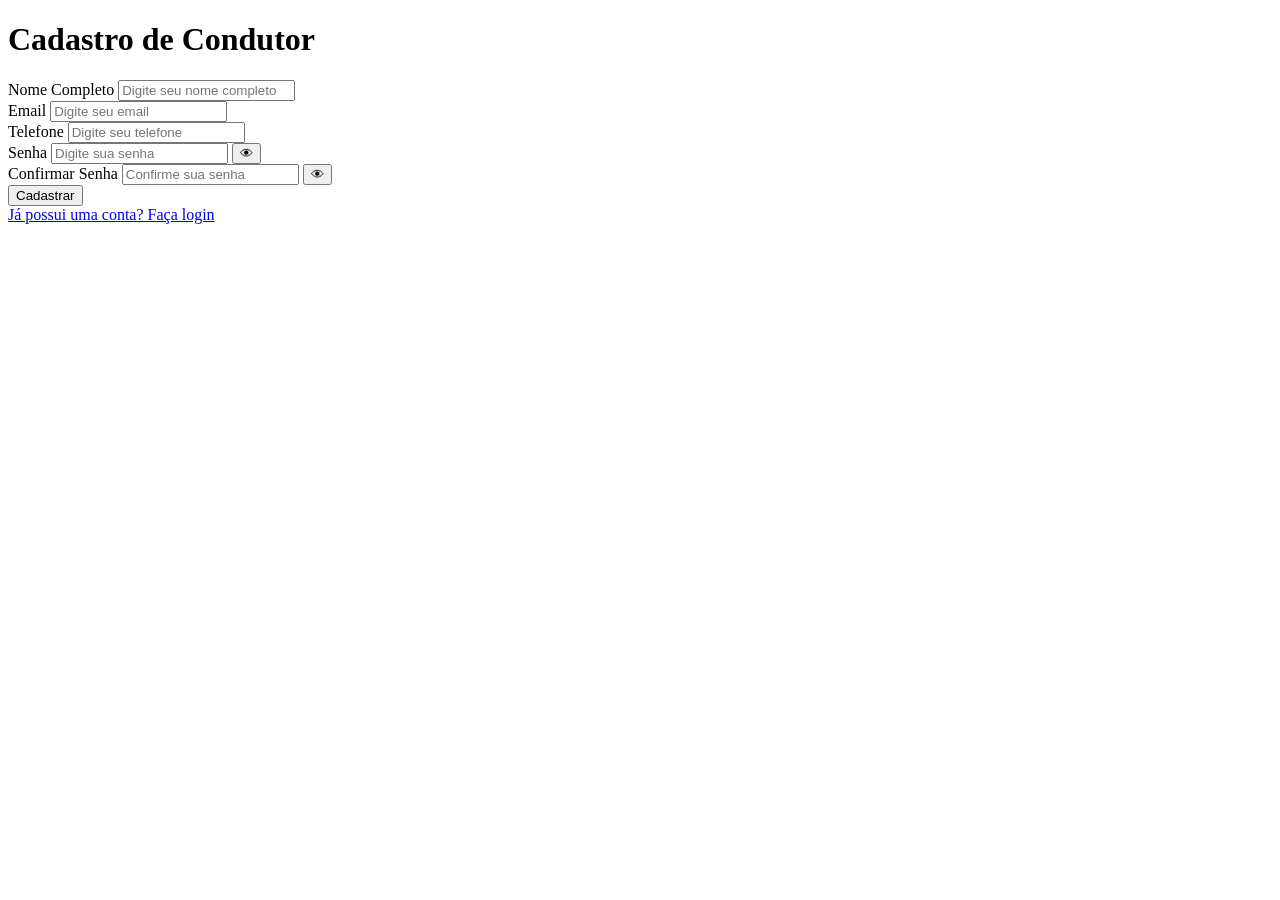
==== Frontend/Pages/cadastro/index.html @ df4386ad "Primeiro commit" ====
<!DOCTYPE html>
<html lang="pt-BR">
<head>
    <meta charset="UTF-8">
    <meta name="viewport" content="width=device-width, initial-scale=1.0">
    <title>Cadastro - VistoTrack</title>
    <link rel="stylesheet" href="cadastro.css">
    <script src="../../js/cadastro.js" defer></script>
</head>
<body>
    <div class="registration-container">
        <h1>Cadastro de Condutor</h1>
        <form id="registration-form" action="/register" method="POST">
            <!-- Token CSRF para segurança -->
            <input type="hidden" name="csrf_token" id="csrf_token" value="TOKEN_GERADO_NO_BACKEND">
            
            <!-- Nome Completo -->
            <div class="form-group">
                <label for="nome">Nome Completo</label>
                <input type="text" id="nome" name="nome" placeholder="Digite seu nome completo" required>
            </div>

            <!-- Email -->
            <div class="form-group">
                <label for="email">Email</label>
                <input type="email" id="email" name="email" placeholder="Digite seu email" required>
            </div>
            
            <!-- Telefone -->
            <div class="form-group">
                <label for="telefone">Telefone</label>
                <input type="tel" id="telefone" name="telefone" placeholder="Digite seu telefone" required>
            </div>

            <!-- Senha -->
            <div class="form-group">
                <label for="senha">Senha</label>
                <input type="password" id="senha" name="senha" placeholder="Digite sua senha" required>
                <button type="button" class="password-wrapper" onclick="togglePassword()">👁</button>
            </div>

            <!-- Confirmar Senha -->
            <div class="form-group">
                <label for="confirmar-senha">Confirmar Senha</label>
                <input type="password" id="confirmar-senha" name="confirmar-senha" placeholder="Confirme sua senha" required>
                <button type="button" class="password-wrapper" onclick="togglePassword()">👁</button>
            </div>

            <!-- Botão de Cadastro -->
            <div class="form-group">
                <button type="submit">Cadastrar</button>
            </div>

            <!-- Link para Login -->
            <div class="form-footer">
                <a href="../Login/login.html">Já possui uma conta? Faça login</a>
            </div>
        </form>
    </div>
</body>
</html>
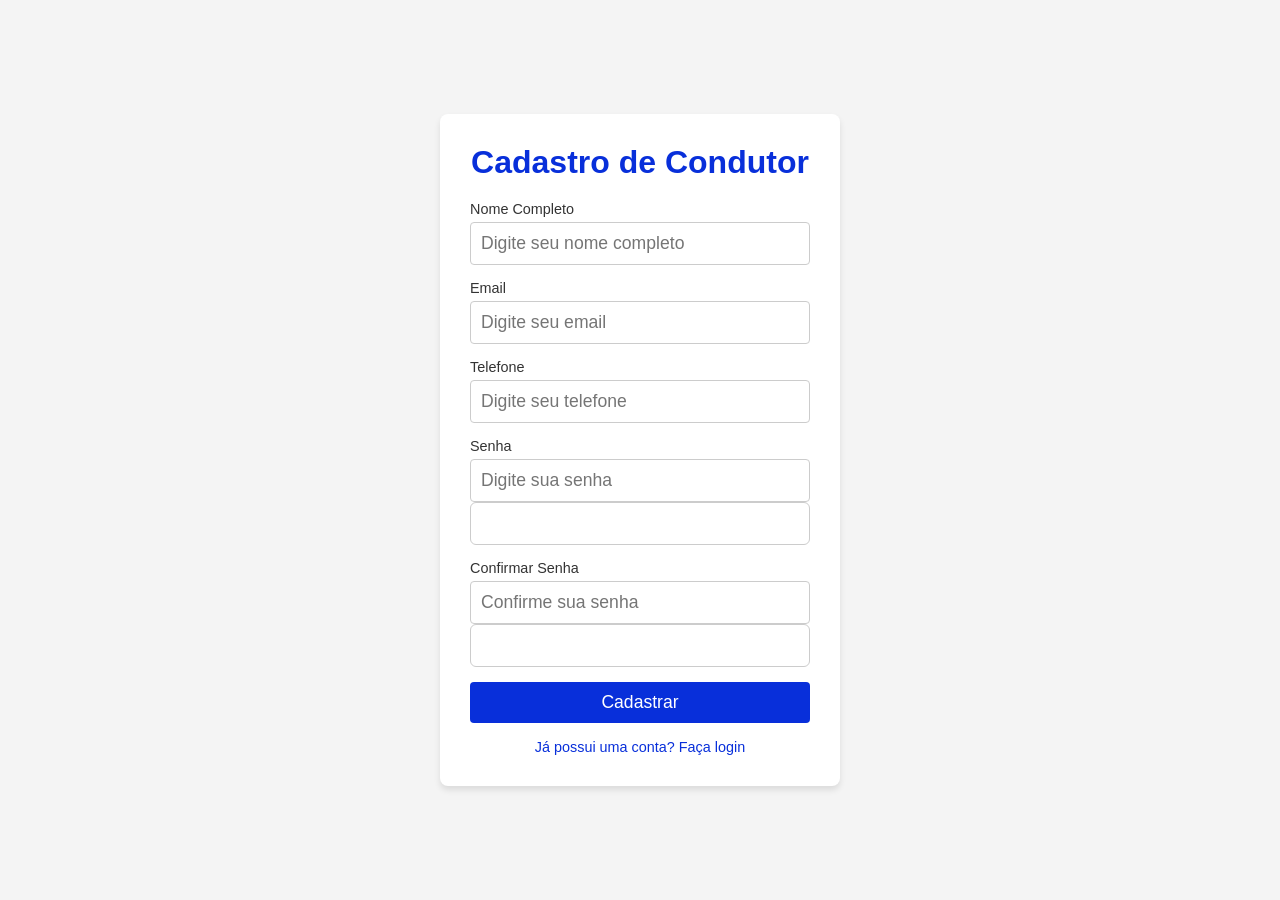
==== commit 1f231d62: "Sexto Commit" ====
--- a/Frontend/Pages/cadastro/index.html
+++ b/Frontend/Pages/cadastro/index.html
@@ -4,8 +4,8 @@
     <meta charset="UTF-8">
     <meta name="viewport" content="width=device-width, initial-scale=1.0">
     <title>Cadastro - VistoTrack</title>
-    <link rel="stylesheet" href="cadastro.css">
-    <script src="../../js/cadastro.js" defer></script>
+    <link rel="stylesheet" href="styles.css">
+    <script src="script.js" defer></script>
 </head>
 <body>
     <div class="registration-container">
@@ -53,7 +53,7 @@
 
             <!-- Link para Login -->
             <div class="form-footer">
-                <a href="../Login/login.html">Já possui uma conta? Faça login</a>
+                <a href="/Login/">Já possui uma conta? Faça login</a>
             </div>
         </form>
     </div>
--- a/Frontend/Pages/cadastro/styles.css
+++ b/Frontend/Pages/cadastro/styles.css
@@ -0,0 +1,145 @@
+/* Reset básico */
+* {
+    margin: 0;
+    padding: 0;
+    box-sizing: border-box;
+}
+
+body {
+    font-family: Arial, sans-serif;
+    background-color: var(--background-color, #f4f4f4);
+    color: var(--text-color, #333);
+    display: flex;
+    justify-content: center;
+    align-items: center;
+    height: 100vh;
+    padding: 10px;
+}
+
+.registration-container {
+    width: 100%;
+    max-width: 400px;
+    background-color: var(--container-bg-color, #fff);
+    border-radius: 8px;
+    box-shadow: 0 4px 6px rgba(0, 0, 0, 0.1);
+    padding: 20px;
+}
+
+h1 {
+    font-size: 1.5rem;
+    color: var(--primary-color, #082fda);
+    text-align: center;
+    margin-bottom: 20px;
+}
+
+.form-group {
+    margin-bottom: 15px;
+}
+
+label {
+    display: block;
+    font-size: 0.9rem;
+    margin-bottom: 5px;
+}
+
+input {
+    width: 100%;
+    padding: 10px;
+    border: 1px solid #ccc;
+    border-radius: 4px;
+    font-size: 1rem;
+}
+
+button {
+    width: 100%;
+    padding: 10px;
+    background-color: var(--primary-color, #082fda);
+    color: #fff;
+    border: none;
+    border-radius: 4px;
+    font-size: 1rem;
+    cursor: pointer;
+    transition: background-color 0.3s;
+}
+
+button:hover {
+    background-color: #071ec0;
+}
+
+.form-footer {
+    text-align: center;
+    margin-top: 10px;
+}
+
+.form-footer a {
+    text-decoration: none;
+    color: var(--primary-color, #082fda);
+    font-size: 0.9rem;
+}
+
+.form-footer a:hover {
+    text-decoration: underline;
+}
+
+/* 🔹 Estilização da Senha com Ícone */
+.password-wrapper {
+    display: flex;
+    align-items: center;
+    border: 1px solid #ccc;
+    border-radius: 6px;
+    overflow: hidden;
+    background-color: #fff;
+}
+
+.password-wrapper input {
+    flex: 1;
+    border: none;
+    padding: 12px;
+    font-size: 1rem;
+}
+
+.password-wrapper button {
+    background: none;
+    border: none;
+    cursor: pointer;
+    max-width: 40px;
+    margin: 5px;
+    width: 90%;
+    padding: 12px;
+    font-size: 18px;
+    transition: opacity 0.3s;
+}
+
+.password-wrapper button:hover {
+    opacity: 0.7;
+}
+
+/* Responsividade */
+@media (min-width: 768px) {
+    .registration-container {
+        padding: 30px;
+    }
+
+    h1 {
+        font-size: 2rem;
+    }
+
+    input, button {
+        font-size: 1.1rem;
+    }
+}
+
+/* Temas */
+body.light-theme {
+    --background-color: #f4f4f4;
+    --text-color: #333;
+    --container-bg-color: #fff;
+    --primary-color: #082fda;
+}
+
+body.dark-theme {
+    --background-color: #121212;
+    --text-color: #ddd;
+    --container-bg-color: #1e1e1e;
+    --primary-color: #082fda;
+}
